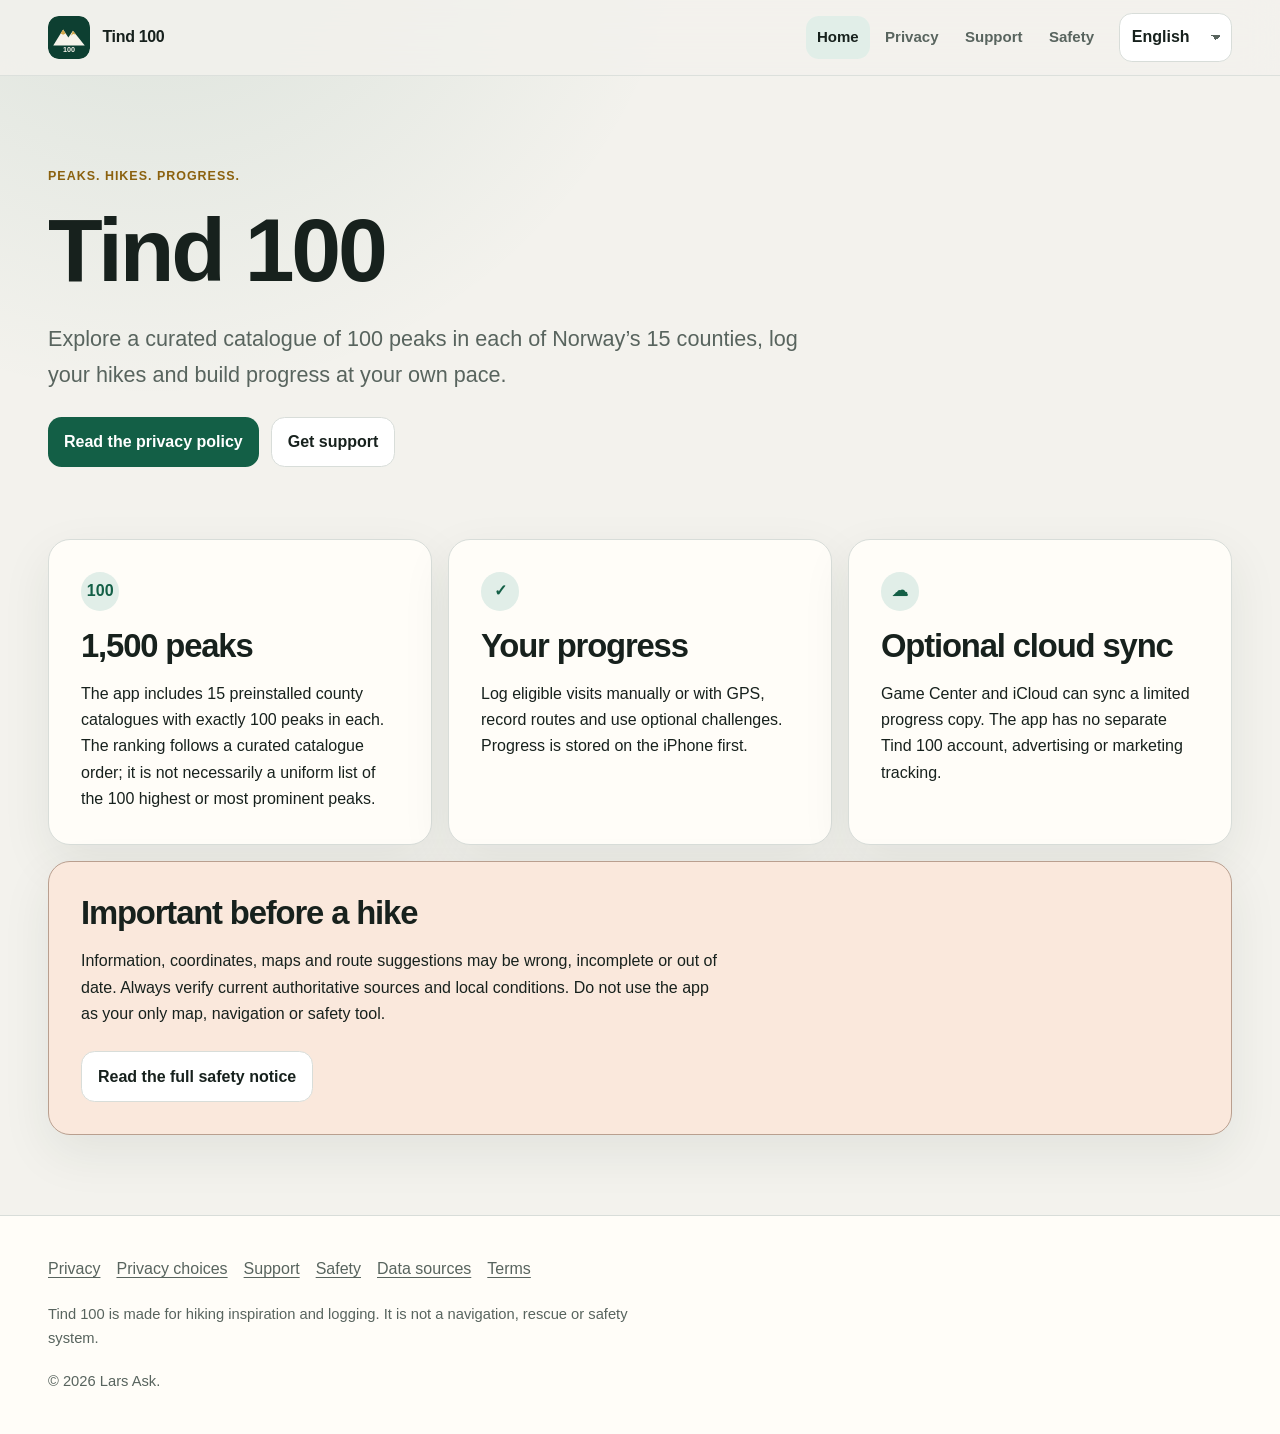
==== index.html @ 5a205300 "Publish Tind 100 privacy and support site" ====
<!doctype html>
<html lang="nb-NO">
<head>
  <meta charset="utf-8">
  <meta http-equiv="Content-Security-Policy" content="default-src 'self'; img-src 'self' data:; style-src 'self'; script-src 'self'; connect-src 'none'; object-src 'none'; base-uri 'self'; form-action 'none'">
  <meta name="referrer" content="no-referrer">
  <meta name="viewport" content="width=device-width, initial-scale=1">
  <meta name="description" content="Tind 100 — hiking inspiration and progress across Norway.">
  <meta name="theme-color" content="#0d3f31">
  <meta name="robots" content="index,follow">
  <link rel="icon" href="assets/mark.svg" type="image/svg+xml">
  <link rel="stylesheet" href="assets/styles.css">
  <script src="assets/config.js" defer></script>
  <script src="assets/site.js" defer></script>
  <title>Tind 100</title>
</head>
<body data-page="home">
  <a class="skip-link" href="#main">Hopp til innholdet</a>
  <header class="site-header"></header>
  <div class="draft-warning" role="status"></div>
  <main id="main" class="page-shell" tabindex="-1">
    <div class="hero"></div>
    <div class="content-grid"></div>
  </main>
  <footer class="site-footer"></footer>
  <noscript><div class="noscript-card"><h1>Tind 100</h1><p>This site needs JavaScript to show the selected language. JavaScript is used only for local page rendering and language selection; no analytics or tracking is included.</p></div></noscript>
</body>
</html>
---- assets/styles.css ----
:root {
  color-scheme: light dark;
  --bg: #f3f2ed;
  --surface: #fffdf8;
  --surface-strong: #ffffff;
  --text: #17211d;
  --muted: #58645e;
  --line: #d8ddd9;
  --accent: #135f46;
  --accent-hover: #0d4c38;
  --accent-soft: #e1eee8;
  --gold: #8b610e;
  --gold-soft: #f5ead0;
  --warning: #8a421f;
  --warning-soft: #fae8dc;
  --shadow: 0 18px 50px rgb(21 50 39 / 0.08);
  --radius: 22px;
  --content: 74rem;
}

@media (prefers-color-scheme: dark) {
  :root {
    --bg: #0d1512;
    --surface: #151f1b;
    --surface-strong: #1b2722;
    --text: #eef4f0;
    --muted: #b5c1bb;
    --line: #35433d;
    --accent: #7bd2ac;
    --accent-hover: #9be1c2;
    --accent-soft: #173a2e;
    --gold: #f0c56d;
    --gold-soft: #3e321a;
    --warning: #ffb58e;
    --warning-soft: #44271b;
    --shadow: 0 18px 50px rgb(0 0 0 / 0.24);
  }
}

* { box-sizing: border-box; }

html { scroll-behavior: smooth; }

body {
  margin: 0;
  background:
    radial-gradient(circle at 12% -10%, color-mix(in srgb, var(--accent) 12%, transparent) 0, transparent 34rem),
    var(--bg);
  color: var(--text);
  font-family: -apple-system, BlinkMacSystemFont, "SF Pro Text", "Segoe UI", sans-serif;
  font-size: 1rem;
  line-height: 1.65;
  text-rendering: optimizeLegibility;
}

a { color: var(--accent); text-underline-offset: 0.18em; }
a:hover { color: var(--accent-hover); }
a:focus-visible, button:focus-visible {
  outline: 3px solid var(--gold);
  outline-offset: 4px;
}

#main { scroll-margin-top: 8rem; }
#main:focus {
  outline: 3px solid var(--gold);
  outline-offset: 4px;
}

.skip-link {
  position: fixed;
  inset: 0 auto auto 0;
  z-index: 100;
  padding: 0.8rem 1rem;
  background: var(--surface-strong);
  transform: translateY(-120%);
}
.skip-link:focus { transform: translateY(0); }

.site-header {
  border-bottom: 1px solid color-mix(in srgb, var(--line) 80%, transparent);
  background: color-mix(in srgb, var(--bg) 86%, transparent);
  backdrop-filter: blur(18px);
  position: sticky;
  top: 0;
  z-index: 20;
}

.header-inner,
.page-shell,
.footer-inner {
  width: min(calc(100% - 2rem), var(--content));
  margin-inline: auto;
}

.header-inner {
  min-height: 4.7rem;
  display: flex;
  align-items: center;
  gap: 1rem;
  justify-content: space-between;
}

.brand {
  color: var(--text);
  text-decoration: none;
  display: inline-flex;
  align-items: center;
  gap: 0.75rem;
  font-weight: 780;
  letter-spacing: -0.02em;
}

.brand img { width: 2.65rem; height: 2.65rem; border-radius: 0.7rem; }

.nav-wrap { display: flex; align-items: center; gap: 0.85rem; }
.primary-nav { display: flex; gap: 0.25rem; align-items: center; }
.primary-nav a {
  color: var(--muted);
  text-decoration: none;
  padding: 0.55rem 0.7rem;
  border-radius: 0.8rem;
  font-size: 0.94rem;
  font-weight: 650;
}
.primary-nav a:hover,
.primary-nav a[aria-current="page"] {
  color: var(--text);
  background: var(--accent-soft);
}

.language-picker {
  appearance: none;
  color: var(--text);
  background: var(--surface-strong);
  border: 1px solid var(--line);
  border-radius: 0.8rem;
  padding: 0.62rem 2.2rem 0.62rem 0.75rem;
  font: inherit;
  font-weight: 650;
  background-image: linear-gradient(45deg, transparent 50%, var(--muted) 50%), linear-gradient(135deg, var(--muted) 50%, transparent 50%);
  background-position: calc(100% - 15px) 50%, calc(100% - 10px) 50%;
  background-size: 5px 5px;
  background-repeat: no-repeat;
}

.menu-button { display: none; }

.page-shell { padding: clamp(2.8rem, 7vw, 6.2rem) 0 5rem; }

.hero {
  max-width: 58rem;
  margin-bottom: clamp(2.5rem, 6vw, 4.5rem);
}

.eyebrow {
  margin: 0 0 0.8rem;
  color: var(--gold);
  font-weight: 800;
  letter-spacing: 0.08em;
  text-transform: uppercase;
  font-size: 0.78rem;
}

h1, h2, h3 {
  line-height: 1.15;
  letter-spacing: -0.035em;
  text-wrap: balance;
  overflow-wrap: anywhere;
  hyphens: auto;
}
h1 { font-size: clamp(2.45rem, 8vw, 5.6rem); margin: 0 0 1.2rem; max-width: 14ch; }
h2 { font-size: clamp(1.45rem, 3vw, 2.05rem); margin: 0 0 1rem; }
h3 { font-size: 1.15rem; }

.lead {
  font-size: clamp(1.12rem, 2vw, 1.35rem);
  color: var(--muted);
  max-width: 48rem;
  margin: 0;
}

.meta-line { color: var(--muted); margin-top: 1.1rem; font-size: 0.94rem; }

.hero-actions,
.link-row { display: flex; flex-wrap: wrap; gap: 0.75rem; margin-top: 1.5rem; }
.button-link {
  min-height: 2.9rem;
  display: inline-flex;
  align-items: center;
  justify-content: center;
  border-radius: 0.85rem;
  padding: 0.7rem 1rem;
  background: var(--accent);
  color: #fff;
  text-decoration: none;
  font-weight: 760;
}
@media (prefers-color-scheme: dark) { .button-link { color: #092519; } }
.button-link:hover { background: var(--accent-hover); color: #fff; }
@media (prefers-color-scheme: dark) { .button-link:hover { color: #092519; } }
.button-link.secondary { background: var(--surface-strong); color: var(--text); border: 1px solid var(--line); }

.content-grid {
  display: grid;
  grid-template-columns: repeat(12, 1fr);
  gap: 1rem;
}

.section-card {
  grid-column: span 12;
  padding: clamp(1.25rem, 3vw, 2rem);
  background: var(--surface);
  border: 1px solid var(--line);
  border-radius: var(--radius);
  box-shadow: var(--shadow);
}
.section-card.half { grid-column: span 6; }
.section-card.third { grid-column: span 4; }
.section-card.notice { background: var(--gold-soft); border-color: color-mix(in srgb, var(--gold) 35%, var(--line)); }
.section-card.warning { background: var(--warning-soft); border-color: color-mix(in srgb, var(--warning) 40%, var(--line)); }
.section-card p:last-child, .section-card ul:last-child, .section-card ol:last-child { margin-bottom: 0; }
.section-card p { max-width: 72ch; }
.section-card p, .section-card li { overflow-wrap: anywhere; }
.section-card li + li { margin-top: 0.48rem; }

.feature-number {
  width: 2.4rem;
  height: 2.4rem;
  border-radius: 999px;
  display: inline-grid;
  place-items: center;
  color: var(--accent);
  background: var(--accent-soft);
  font-weight: 850;
  margin-bottom: 1rem;
}

.contact-box {
  display: flex;
  flex-direction: column;
  gap: 0.65rem;
}
.contact-box a { overflow-wrap: anywhere; }

.draft-warning {
  display: none;
  width: min(calc(100% - 2rem), var(--content));
  margin: 1rem auto 0;
  padding: 0.9rem 1rem;
  background: var(--warning-soft);
  color: var(--text);
  border: 1px solid var(--warning);
  border-radius: 0.9rem;
  font-weight: 680;
  overflow-wrap: anywhere;
}
.draft-warning.is-visible { display: block; }

.site-footer {
  border-top: 1px solid var(--line);
  background: var(--surface);
}
.footer-inner { padding: 2.5rem 0; display: grid; gap: 1.2rem; }
.footer-nav { display: flex; flex-wrap: wrap; gap: 0.7rem 1rem; }
.footer-nav a { color: var(--muted); }
.footer-note { color: var(--muted); font-size: 0.92rem; max-width: 72ch; margin: 0; }

noscript .noscript-card {
  width: min(calc(100% - 2rem), 50rem);
  margin: 3rem auto;
  padding: 1.5rem;
  background: var(--surface);
  border: 1px solid var(--line);
  border-radius: var(--radius);
}

@media (max-width: 64rem) {
  .header-inner {
    align-items: flex-start;
    flex-wrap: wrap;
    padding-block: 0.55rem;
  }
  .nav-wrap {
    display: contents;
  }
  .primary-nav {
    display: flex;
    order: 2;
    flex: 1 0 100%;
    width: 100%;
    overflow-x: auto;
    padding-block: 0.15rem;
    scrollbar-width: thin;
  }
  .primary-nav a {
    flex: 0 0 auto;
    white-space: nowrap;
    padding: 0.48rem 0.58rem;
    font-size: 0.9rem;
    min-height: 2.75rem;
    display: inline-flex;
    align-items: center;
  }
  .brand { order: 1; }
  .language-picker { order: 1; margin-left: auto; }
  .section-card.third { grid-column: span 6; }
}

@media (max-width: 44rem) {
  .header-inner { min-height: 4.2rem; }
  .brand span { display: none; }
  .language-picker { max-width: 11rem; }
  .section-card.half,
  .section-card.third { grid-column: span 12; }
  .page-shell { padding-top: 2.6rem; }
  h1 { font-size: clamp(2.25rem, 13vw, 3.6rem); }
}

@media (prefers-reduced-motion: reduce) {
  *, *::before, *::after { scroll-behavior: auto !important; transition: none !important; animation: none !important; }
}

@media (forced-colors: active) {
  .section-card, .button-link, .language-picker { border: 1px solid CanvasText; }
}
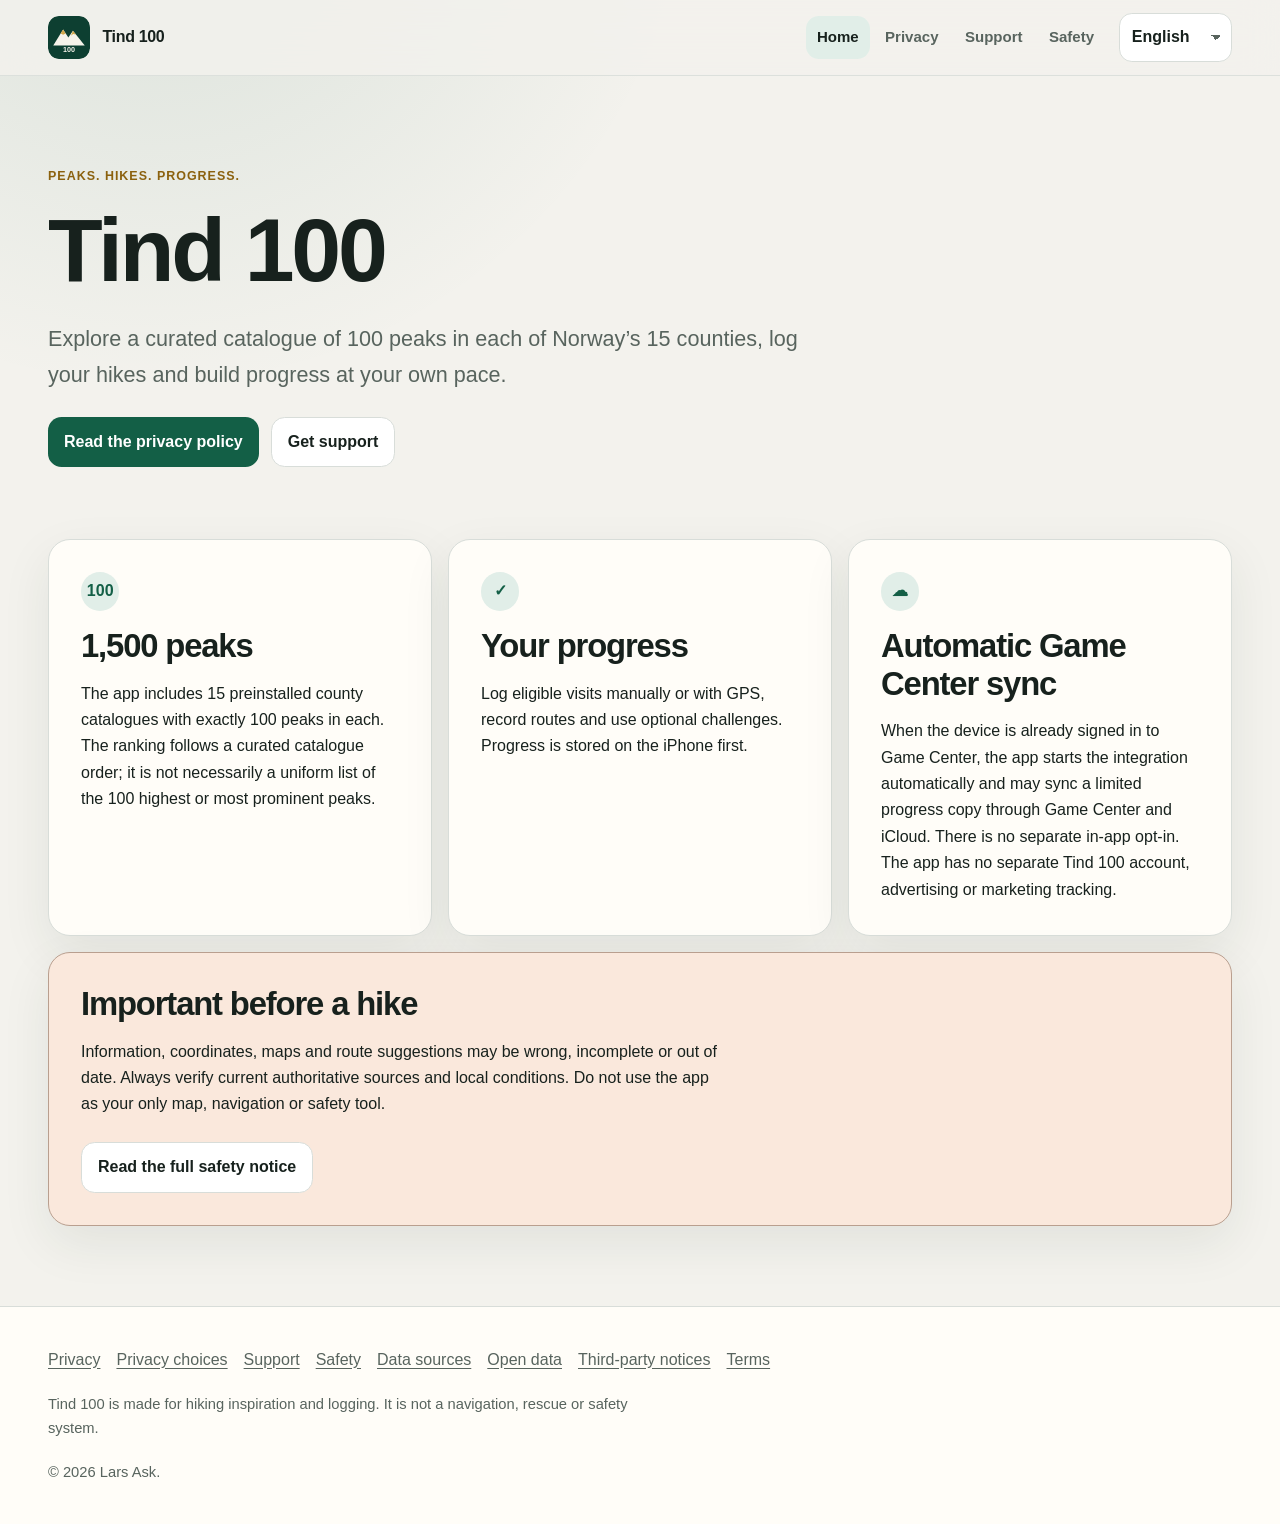
==== commit 7bc2314a: "Publish App Store support, privacy and open-data updates" ====
--- a/index.html
+++ b/index.html
@@ -5,7 +5,7 @@
   <meta http-equiv="Content-Security-Policy" content="default-src 'self'; img-src 'self' data:; style-src 'self'; script-src 'self'; connect-src 'none'; object-src 'none'; base-uri 'self'; form-action 'none'">
   <meta name="referrer" content="no-referrer">
   <meta name="viewport" content="width=device-width, initial-scale=1">
-  <meta name="description" content="Tind 100 — hiking inspiration and progress across Norway.">
+  <meta name="description" content="Tind 100 version 1.17.0 (build 41), updated 29 August 2026: 1,500 source-and-licence-documented peak records, online maps and hiking progress across Norway.">
   <meta name="theme-color" content="#0d3f31">
   <meta name="robots" content="index,follow">
   <link rel="icon" href="assets/mark.svg" type="image/svg+xml">
@@ -23,6 +23,6 @@
     <div class="content-grid"></div>
   </main>
   <footer class="site-footer"></footer>
-  <noscript><div class="noscript-card"><h1>Tind 100</h1><p>This site needs JavaScript to show the selected language. JavaScript is used only for local page rendering and language selection; no analytics or tracking is included.</p></div></noscript>
+  <noscript><div class="noscript-card"><h1>Tind 100</h1><p>Tind 100 version 1.17.0 (build 41), updated 29 August 2026. This site needs JavaScript to show Norwegian, English, Spanish, German or Simplified Chinese. JavaScript is used only for local page rendering and language selection; no analytics or tracking is included.</p></div></noscript>
 </body>
 </html>
--- a/assets/styles.css
+++ b/assets/styles.css
@@ -273,6 +273,15 @@
   border: 1px solid var(--line);
   border-radius: var(--radius);
 }
+noscript .noscript-card section + section { margin-top: 2rem; }
+noscript .noscript-card h1 { font-size: clamp(2.2rem, 7vw, 4.2rem); }
+noscript .noscript-card h2 { margin-top: 0; }
+noscript .noscript-card hr {
+  border: 0;
+  border-top: 1px solid var(--line);
+  margin: 2rem 0;
+}
+noscript .noscript-note { color: var(--muted); }
 
 @media (max-width: 64rem) {
   .header-inner {
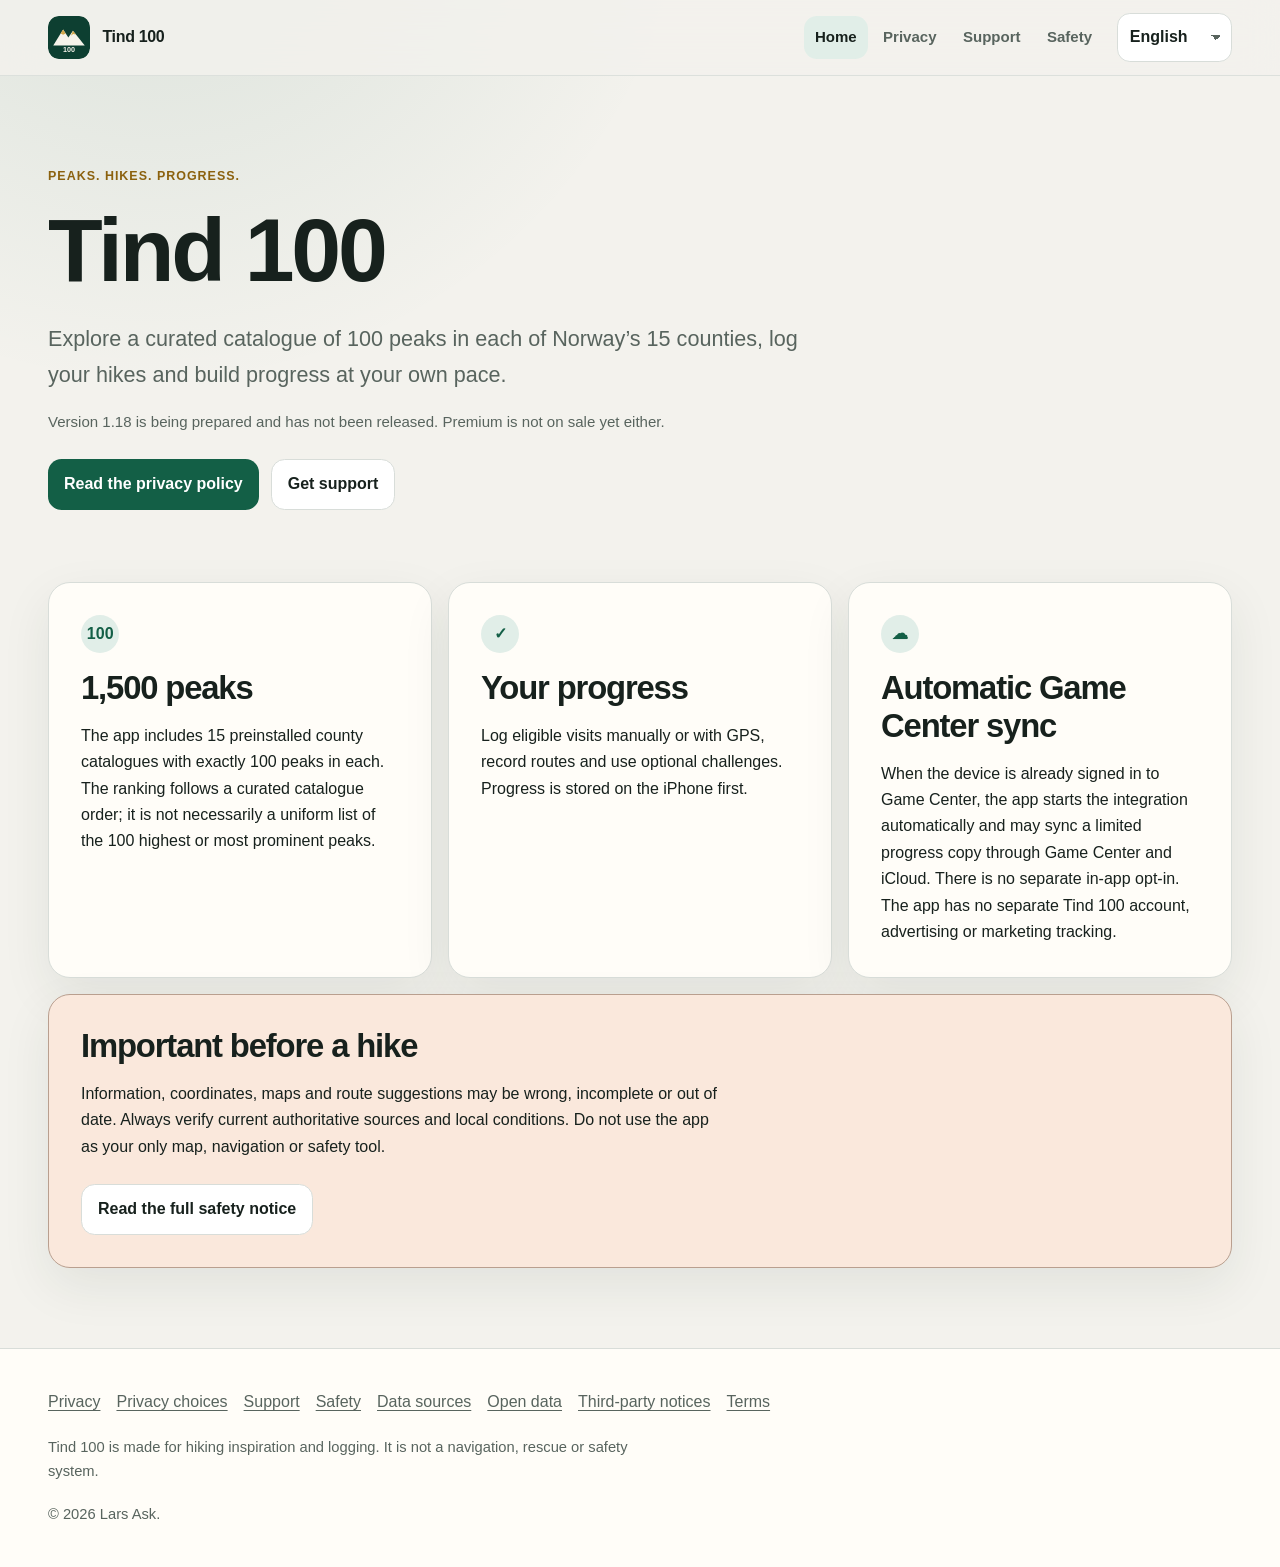
==== commit c5927b78: "Prepare six-language Tind 100 support, privacy and optional Premium information" ====
--- a/index.html
+++ b/index.html
@@ -5,7 +5,7 @@
   <meta http-equiv="Content-Security-Policy" content="default-src 'self'; img-src 'self' data:; style-src 'self'; script-src 'self'; connect-src 'none'; object-src 'none'; base-uri 'self'; form-action 'none'">
   <meta name="referrer" content="no-referrer">
   <meta name="viewport" content="width=device-width, initial-scale=1">
-  <meta name="description" content="Tind 100 version 1.17.0 (build 41), updated 29 August 2026: 1,500 source-and-licence-documented peak records, online maps and hiking progress across Norway.">
+  <meta name="description" content="Tind 100 version 1.18.0 (build 44), updated 6 September 2026: 1,500 documented peaks, online maps, bounded offline maps and hiking progress across Norway.">
   <meta name="theme-color" content="#0d3f31">
   <meta name="robots" content="index,follow">
   <link rel="icon" href="assets/mark.svg" type="image/svg+xml">
@@ -23,6 +23,6 @@
     <div class="content-grid"></div>
   </main>
   <footer class="site-footer"></footer>
-  <noscript><div class="noscript-card"><h1>Tind 100</h1><p>Tind 100 version 1.17.0 (build 41), updated 29 August 2026. This site needs JavaScript to show Norwegian, English, Spanish, German or Simplified Chinese. JavaScript is used only for local page rendering and language selection; no analytics or tracking is included.</p></div></noscript>
+  <noscript><div class="noscript-card"><h1>Tind 100</h1><p>Tind 100 version 1.18.0 (build 44), updated 6 September 2026. This site needs JavaScript to show Norwegian, English, French, Spanish, German or Simplified Chinese. JavaScript is used only for local page rendering and language selection; no analytics or tracking is included.</p></div></noscript>
 </body>
 </html>
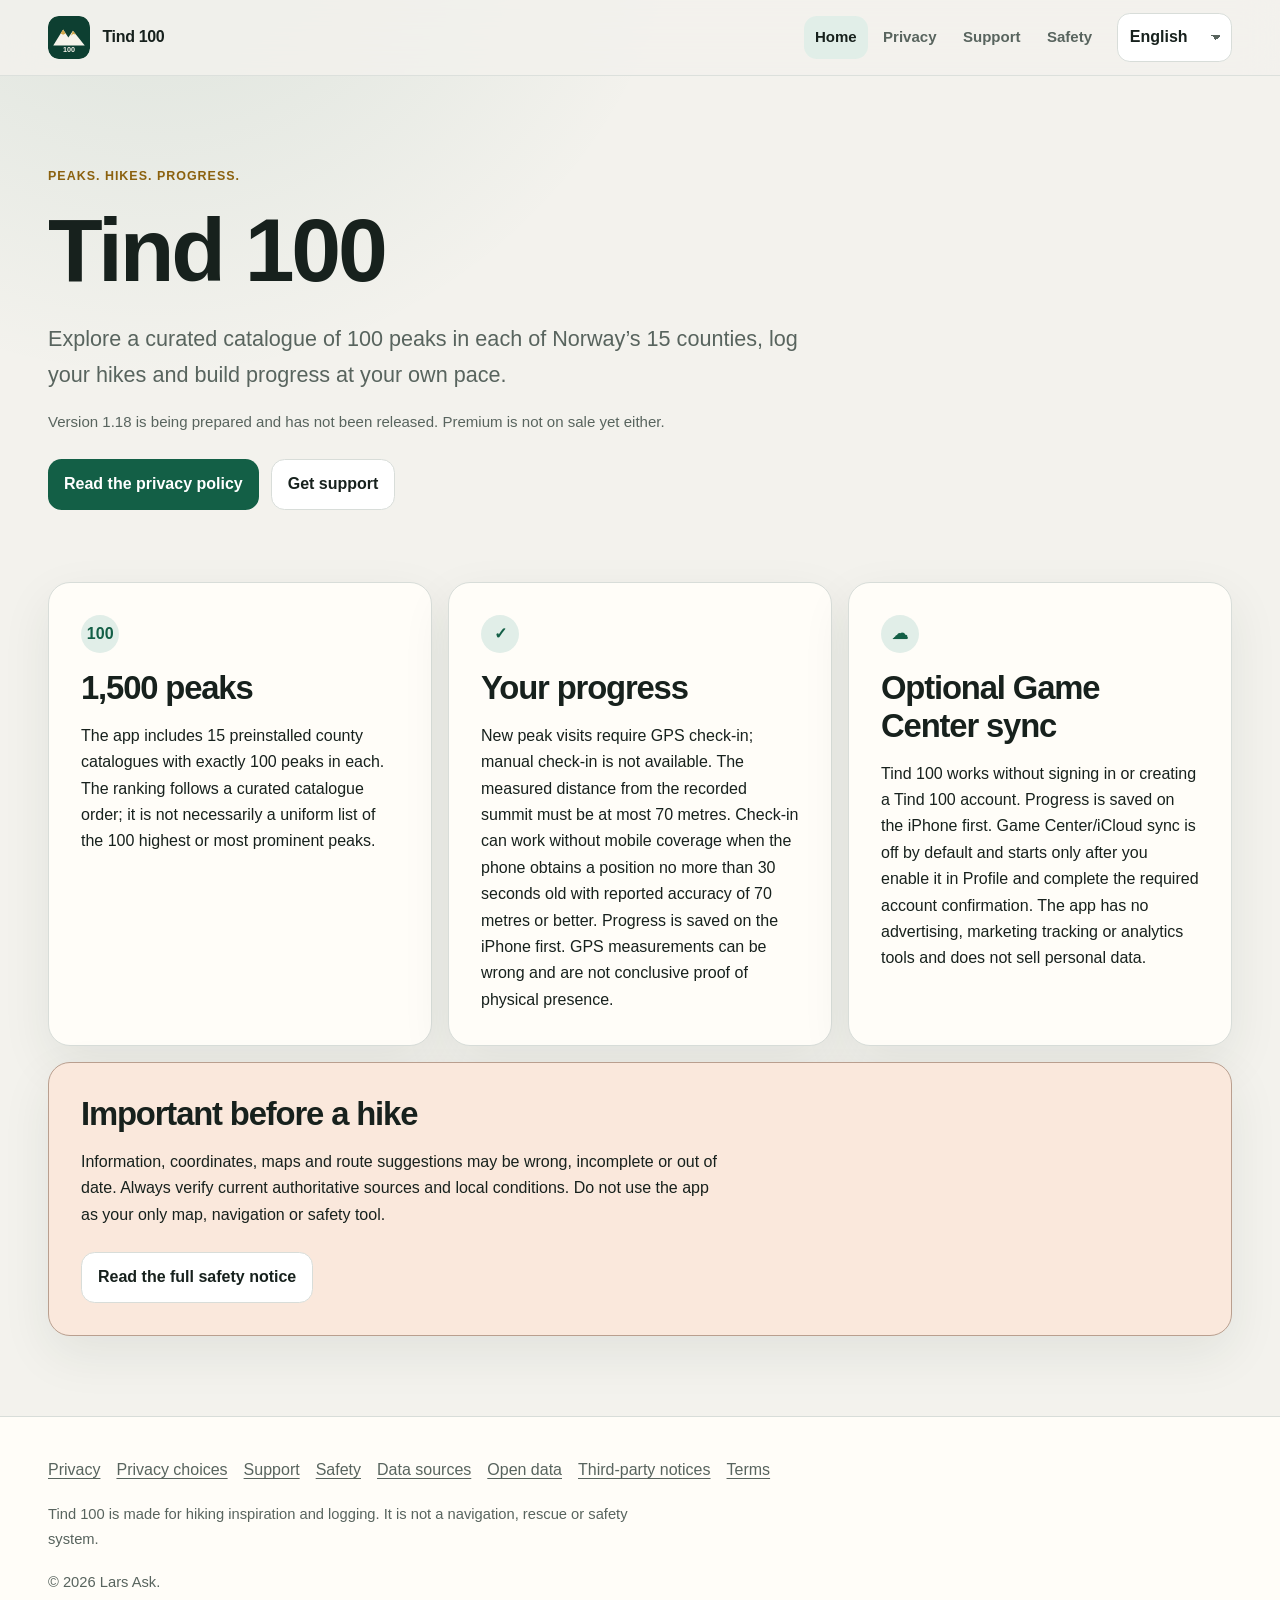
==== commit 387559d7: "Update Tind 100 build 45 support and privacy information" ====
--- a/index.html
+++ b/index.html
@@ -5,7 +5,7 @@
   <meta http-equiv="Content-Security-Policy" content="default-src 'self'; img-src 'self' data:; style-src 'self'; script-src 'self'; connect-src 'none'; object-src 'none'; base-uri 'self'; form-action 'none'">
   <meta name="referrer" content="no-referrer">
   <meta name="viewport" content="width=device-width, initial-scale=1">
-  <meta name="description" content="Tind 100 version 1.18.0 (build 44), updated 6 September 2026: 1,500 documented peaks, online maps, bounded offline maps and hiking progress across Norway.">
+  <meta name="description" content="Tind 100 version 1.18.0 (build 45), updated 15 October 2026: 1,500 documented peaks, online maps, bounded offline maps and hiking progress across Norway.">
   <meta name="theme-color" content="#0d3f31">
   <meta name="robots" content="index,follow">
   <link rel="icon" href="assets/mark.svg" type="image/svg+xml">
@@ -23,6 +23,11 @@
     <div class="content-grid"></div>
   </main>
   <footer class="site-footer"></footer>
-  <noscript><div class="noscript-card"><h1>Tind 100</h1><p>Tind 100 version 1.18.0 (build 44), updated 6 September 2026. This site needs JavaScript to show Norwegian, English, French, Spanish, German or Simplified Chinese. JavaScript is used only for local page rendering and language selection; no analytics or tracking is included.</p></div></noscript>
+  <noscript><div class="noscript-card" lang="en-GB"><h1>Tind 100</h1><p>Tind 100 version 1.18.0 (build 45), updated 15 October 2026. This site needs JavaScript to show Norwegian, English, French, Spanish, German or Simplified Chinese. JavaScript is used only for local page rendering and language selection; no analytics or tracking is included.</p><section lang="nb-NO"><p>Nye toppbesøk krever GPS-innsjekking; manuell innsjekking er ikke mulig. Målt avstand til den registrerte toppen må være høyst 70 meter. Innsjekking kan fungere uten mobildekning når telefonen får en posisjon som er høyst 30 sekunder gammel og har oppgitt nøyaktighet på 70 meter eller bedre. Fremdrift lagres først på iPhonen. GPS-målinger kan være feil og er ikke et sikkert bevis på fysisk tilstedeværelse.</p></section>
+<section lang="en-GB"><p>New peak visits require GPS check-in; manual check-in is not available. The measured distance from the recorded summit must be at most 70 metres. Check-in can work without mobile coverage when the phone obtains a position no more than 30 seconds old with reported accuracy of 70 metres or better. Progress is saved on the iPhone first. GPS measurements can be wrong and are not conclusive proof of physical presence.</p></section>
+<section lang="fr-FR"><p>Les nouvelles visites de sommets nécessitent une validation GPS ; aucune validation manuelle n’est proposée. La distance mesurée au sommet enregistré doit être de 70 mètres au maximum. La validation peut fonctionner sans réseau mobile si le téléphone obtient une position datant de 30 secondes au plus, avec une précision annoncée de 70 mètres ou mieux. La progression est d’abord enregistrée sur l’iPhone. Les mesures GPS peuvent être erronées et ne prouvent pas avec certitude la présence physique.</p></section>
+<section lang="es-ES"><p>Las nuevas visitas a cumbres requieren registro GPS; no hay registro manual. La distancia medida a la cumbre registrada debe ser de 70 metros como máximo. Puede funcionar sin cobertura móvil si el teléfono obtiene una posición de no más de 30 segundos de antigüedad con precisión indicada de 70 metros o mejor. El progreso se guarda primero en el iPhone. Las mediciones GPS pueden ser erróneas y no prueban de forma concluyente la presencia física.</p></section>
+<section lang="de-DE"><p>Neue Gipfelbesuche erfordern einen GPS-Check-in; manuelle Check-ins sind nicht möglich. Die gemessene Entfernung zum verzeichneten Gipfel darf höchstens 70 Meter betragen. Ohne Mobilfunkempfang ist ein Check-in möglich, wenn das Telefon eine höchstens 30 Sekunden alte Position mit einer gemeldeten Genauigkeit von 70 Metern oder besser erhält. Fortschritt wird zuerst auf dem iPhone gespeichert. GPS-Messungen können falsch sein und sind kein sicherer Nachweis der tatsächlichen Anwesenheit.</p></section>
+<section lang="zh-Hans-CN"><p>新的登顶记录必须通过 GPS 签到，不能手动签到。测得位置与已登记峰顶的距离必须不超过 70 米。即使没有移动网络，只要手机能获取不早于 30 秒前且报告精度为 70 米或更好的位置，也可能完成签到。进度先保存在 iPhone 上。GPS 测量可能有误，不能作为确实到达现场的可靠证明。</p></section></div></noscript>
 </body>
 </html>
